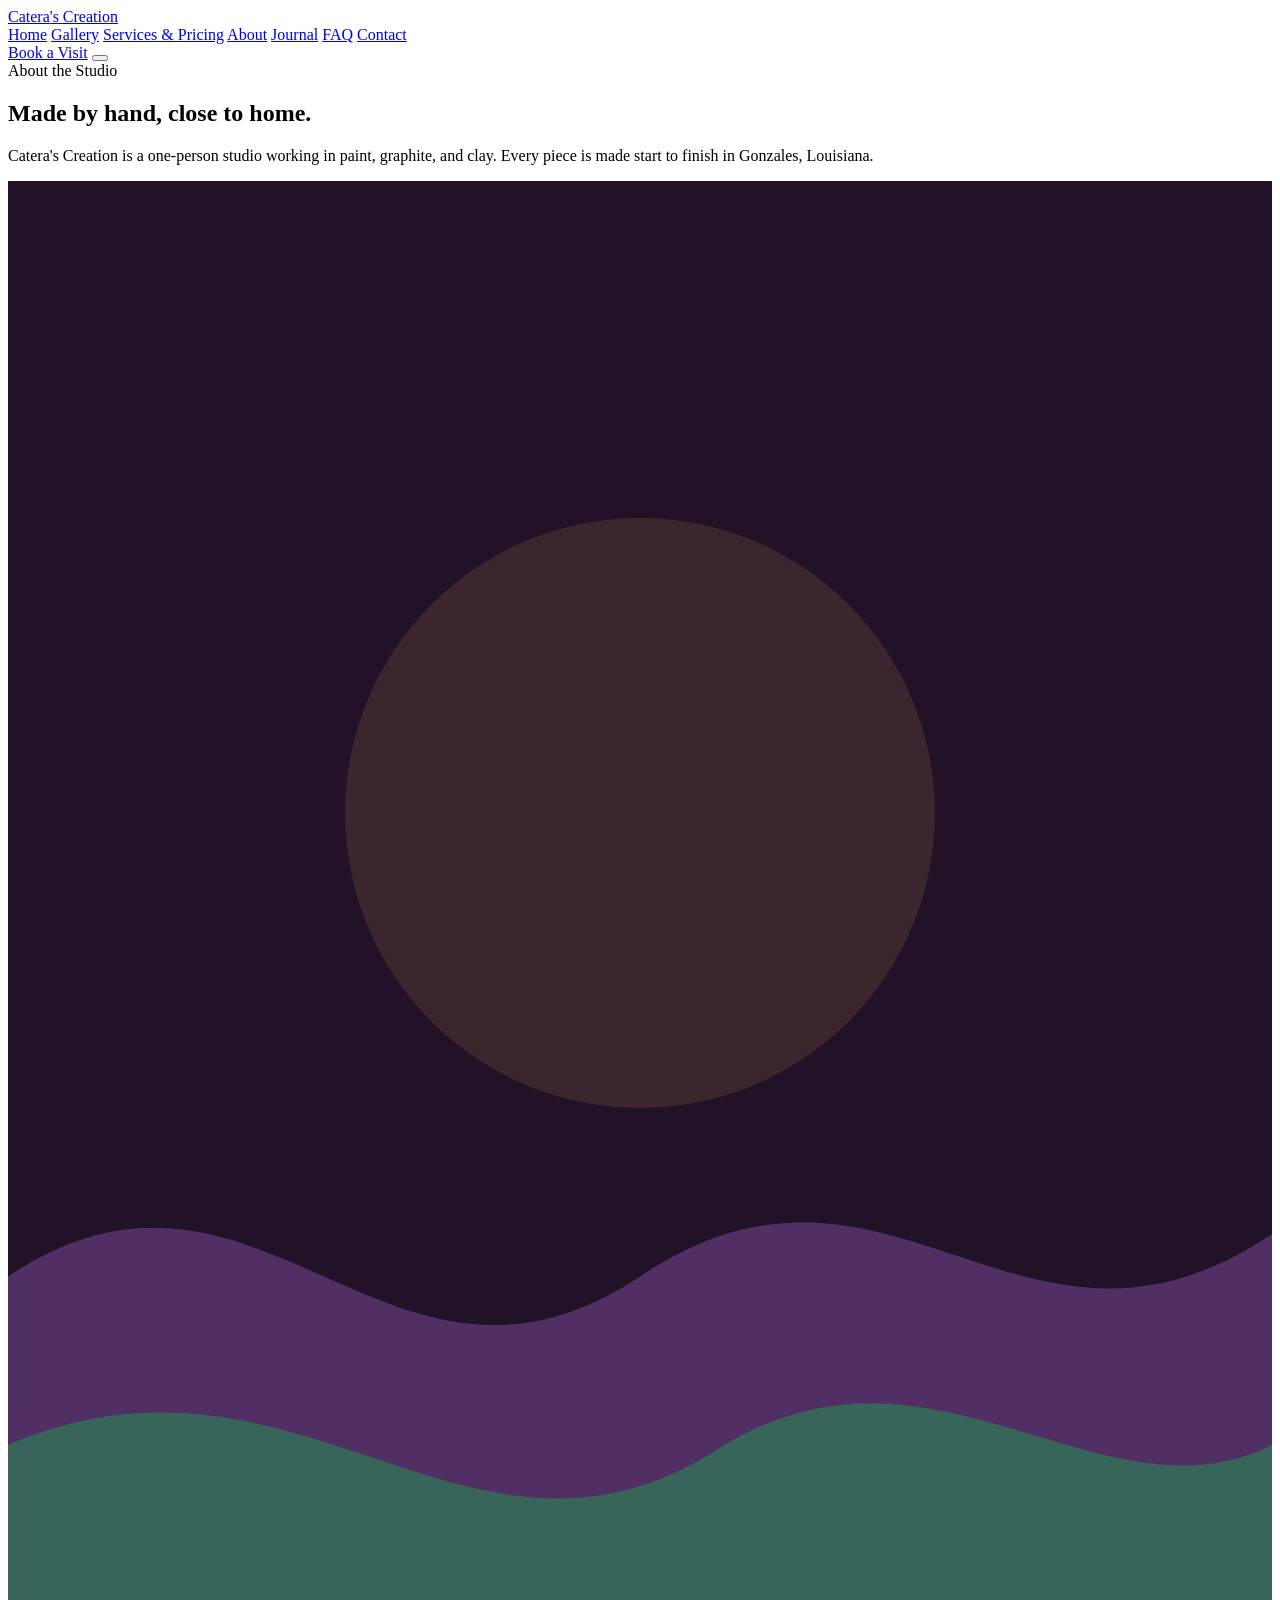
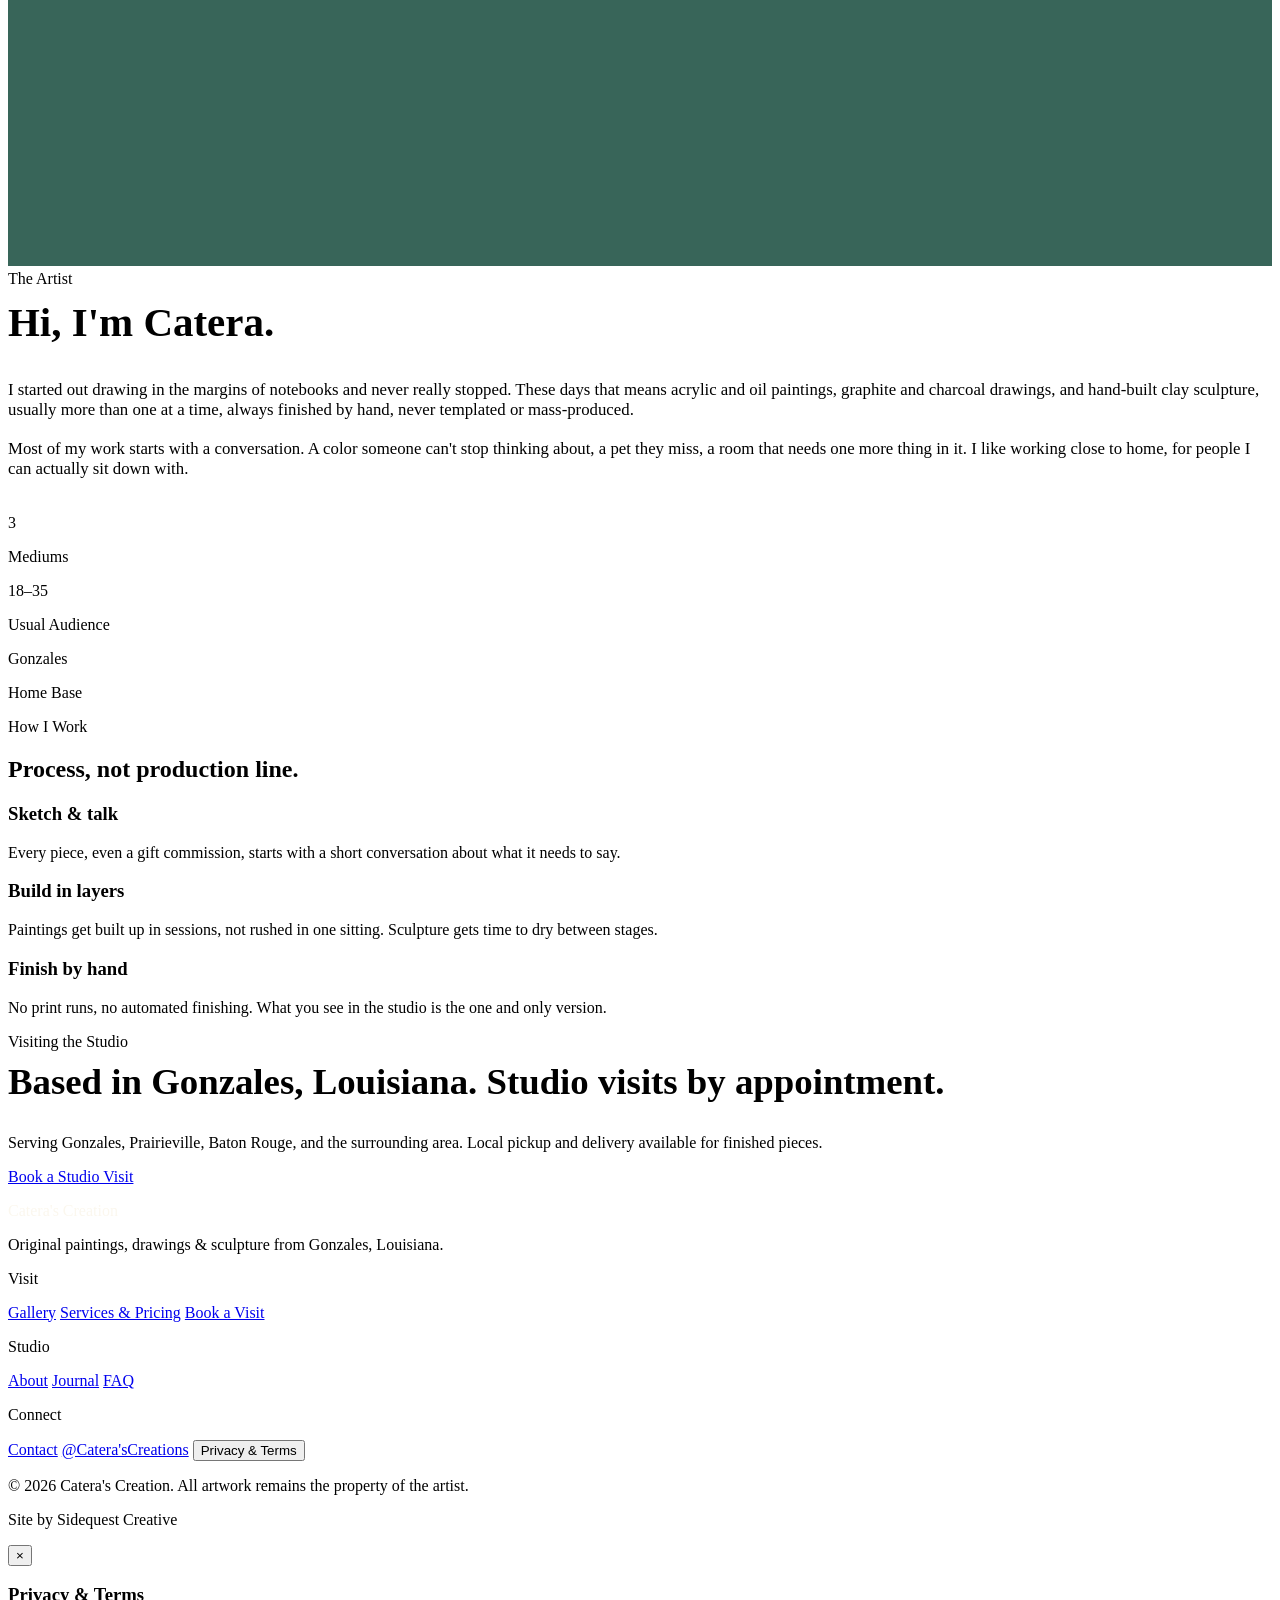
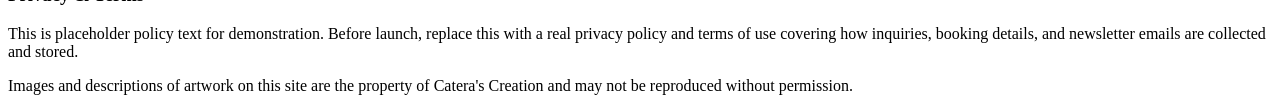
==== about.html @ 07aa20f4 "Create about.html" ====
<!DOCTYPE html>
<html lang="en">
<head>
<meta charset="UTF-8">
<meta name="viewport" content="width=device-width, initial-scale=1.0">
<title>About | Catera's Creation</title>
<meta name="description" content="Meet Catera, an independent painter, drawer, and sculptor working out of a home studio in Gonzales, Louisiana.">
<link rel="preconnect" href="https://fonts.googleapis.com">
<link rel="stylesheet" href="styles.css">
</head>
<body>

<header class="site-header" id="siteHeader">
  <div class="header-inner">
    <a href="index.html" class="wordmark">Catera<span class="wordmark-accent">'s</span> Creation</a>
    <nav class="site-nav" id="siteNav">
      <a href="index.html">Home</a>
      <a href="gallery.html">Gallery</a>
      <a href="services.html">Services &amp; Pricing</a>
      <a href="about.html">About</a>
      <a href="blog.html">Journal</a>
      <a href="faq.html">FAQ</a>
      <a href="contact.html">Contact</a>
    </nav>
    <a href="booking.html" class="btn btn-cta nav-cta">Book a Visit</a>
    <button class="nav-toggle" id="navToggle" aria-label="Open menu" aria-expanded="false">
      <span></span><span></span><span></span>
    </button>
  </div>
</header>

<main>

  <section class="page-hero on-dark">
    <div class="texture-veil"></div>
    <div class="container">
      <span class="eyebrow">About the Studio</span>
      <h1>Made by hand, close to home.</h1>
      <p class="page-hero-lede">Catera's Creation is a one-person studio working in paint, graphite, and clay. Every piece is made start to finish in Gonzales, Louisiana.</p>
    </div>
  </section>

  <section>
    <div class="container hero-grid">
      <div class="avatar-brush reveal">
        <svg viewBox="0 0 300 400" preserveAspectRatio="xMidYMid slice">
          <rect width="300" height="400" fill="#211228"/>
          <path d="M0,260 C60,220 90,300 150,260 C210,220 240,290 300,250 L300,400 L0,400 Z" fill="#5a3470" opacity="0.85"/>
          <path d="M0,300 C70,270 110,340 170,300 C220,270 260,320 300,300 L300,400 L0,400 Z" fill="#2e7d54" opacity="0.7"/>
          <circle cx="150" cy="150" r="70" fill="#c69a44" opacity="0.15"/>
        </svg>
      </div>
      <div>
        <span class="eyebrow">The Artist</span>
        <h2 style="margin-top:.6rem; font-size: clamp(1.9rem, 3.2vw, 2.6rem);">Hi, I'm Catera.</h2>
        <p style="margin-top: 1.2rem; color: var(--ink-600); font-size: 1.05rem;">I started out drawing in the margins of notebooks and never really stopped. These days that means acrylic and oil paintings, graphite and charcoal drawings, and hand-built clay sculpture, usually more than one at a time, always finished by hand, never templated or mass-produced.</p>
        <p style="margin-top: 1.2rem; color: var(--ink-600); font-size: 1.05rem;">Most of my work starts with a conversation. A color someone can't stop thinking about, a pet they miss, a room that needs one more thing in it. I like working close to home, for people I can actually sit down with.</p>
        <div class="stat-row" style="margin-top: 2.2rem;">
          <div><p class="stat-num">3</p><p class="stat-label">Mediums</p></div>
          <div><p class="stat-num">18–35</p><p class="stat-label">Usual Audience</p></div>
          <div><p class="stat-num">Gonzales</p><p class="stat-label">Home Base</p></div>
        </div>
      </div>
    </div>
  </section>

  <section class="bg-parchment">
    <div class="container">
      <div class="section-head reveal">
        <span class="eyebrow">How I Work</span>
        <h2>Process, not production line.</h2>
      </div>
      <div class="grid grid-3">
        <div class="card card-medium reveal">
          <h3>Sketch &amp; talk</h3>
          <p>Every piece, even a gift commission, starts with a short conversation about what it needs to say.</p>
        </div>
        <div class="card card-medium reveal">
          <h3>Build in layers</h3>
          <p>Paintings get built up in sessions, not rushed in one sitting. Sculpture gets time to dry between stages.</p>
        </div>
        <div class="card card-medium reveal">
          <h3>Finish by hand</h3>
          <p>No print runs, no automated finishing. What you see in the studio is the one and only version.</p>
        </div>
      </div>
    </div>
  </section>

  <section class="split-cta">
    <div class="container split-cta">
      <div class="reveal">
        <span class="eyebrow">Visiting the Studio</span>
        <h2 style="margin-top:.6rem; font-size: clamp(1.7rem, 3vw, 2.3rem);">Based in Gonzales, Louisiana. Studio visits by appointment.</h2>
        <p style="margin-top: 1rem; color: var(--ink-600);">Serving Gonzales, Prairieville, Baton Rouge, and the surrounding area. Local pickup and delivery available for finished pieces.</p>
      </div>
      <a href="booking.html" class="btn btn-primary reveal" style="justify-self:start;">Book a Studio Visit</a>
    </div>
  </section>

</main>

<footer class="site-footer">
  <div class="footer-inner">
    <div class="footer-brand">
      <p class="wordmark small" style="color:#fbf7ee;">Catera's Creation</p>
      <p class="footer-tagline">Original paintings, drawings &amp; sculpture from Gonzales, Louisiana.</p>
    </div>
    <div class="footer-links">
      <div>
        <p class="footer-heading">Visit</p>
        <a href="gallery.html">Gallery</a>
        <a href="services.html">Services &amp; Pricing</a>
        <a href="booking.html">Book a Visit</a>
      </div>
      <div>
        <p class="footer-heading">Studio</p>
        <a href="about.html">About</a>
        <a href="blog.html">Journal</a>
        <a href="faq.html">FAQ</a>
      </div>
      <div>
        <p class="footer-heading">Connect</p>
        <a href="contact.html">Contact</a>
        <a href="https://instagram.com" target="_blank" rel="noopener">@Catera'sCreations</a>
        <button class="link-btn" data-open-privacy>Privacy &amp; Terms</button>
      </div>
    </div>
  </div>
  <div class="footer-bottom">
    <p>© 2026 Catera's Creation. All artwork remains the property of the artist.</p>
    <p class="footer-credit">Site by Sidequest Creative</p>
  </div>
</footer>

<div class="modal" id="privacyModal" aria-hidden="true">
  <div class="modal-panel" role="dialog" aria-modal="true" aria-labelledby="privacyTitle">
    <button class="modal-close" data-close-privacy aria-label="Close">×</button>
    <h3 id="privacyTitle">Privacy &amp; Terms</h3>
    <p>This is placeholder policy text for demonstration. Before launch, replace this with a real privacy policy and terms of use covering how inquiries, booking details, and newsletter emails are collected and stored.</p>
    <p>Images and descriptions of artwork on this site are the property of Catera's Creation and may not be reproduced without permission.</p>
  </div>
</div>

<script src="script.js"></script>
</body>
</html>
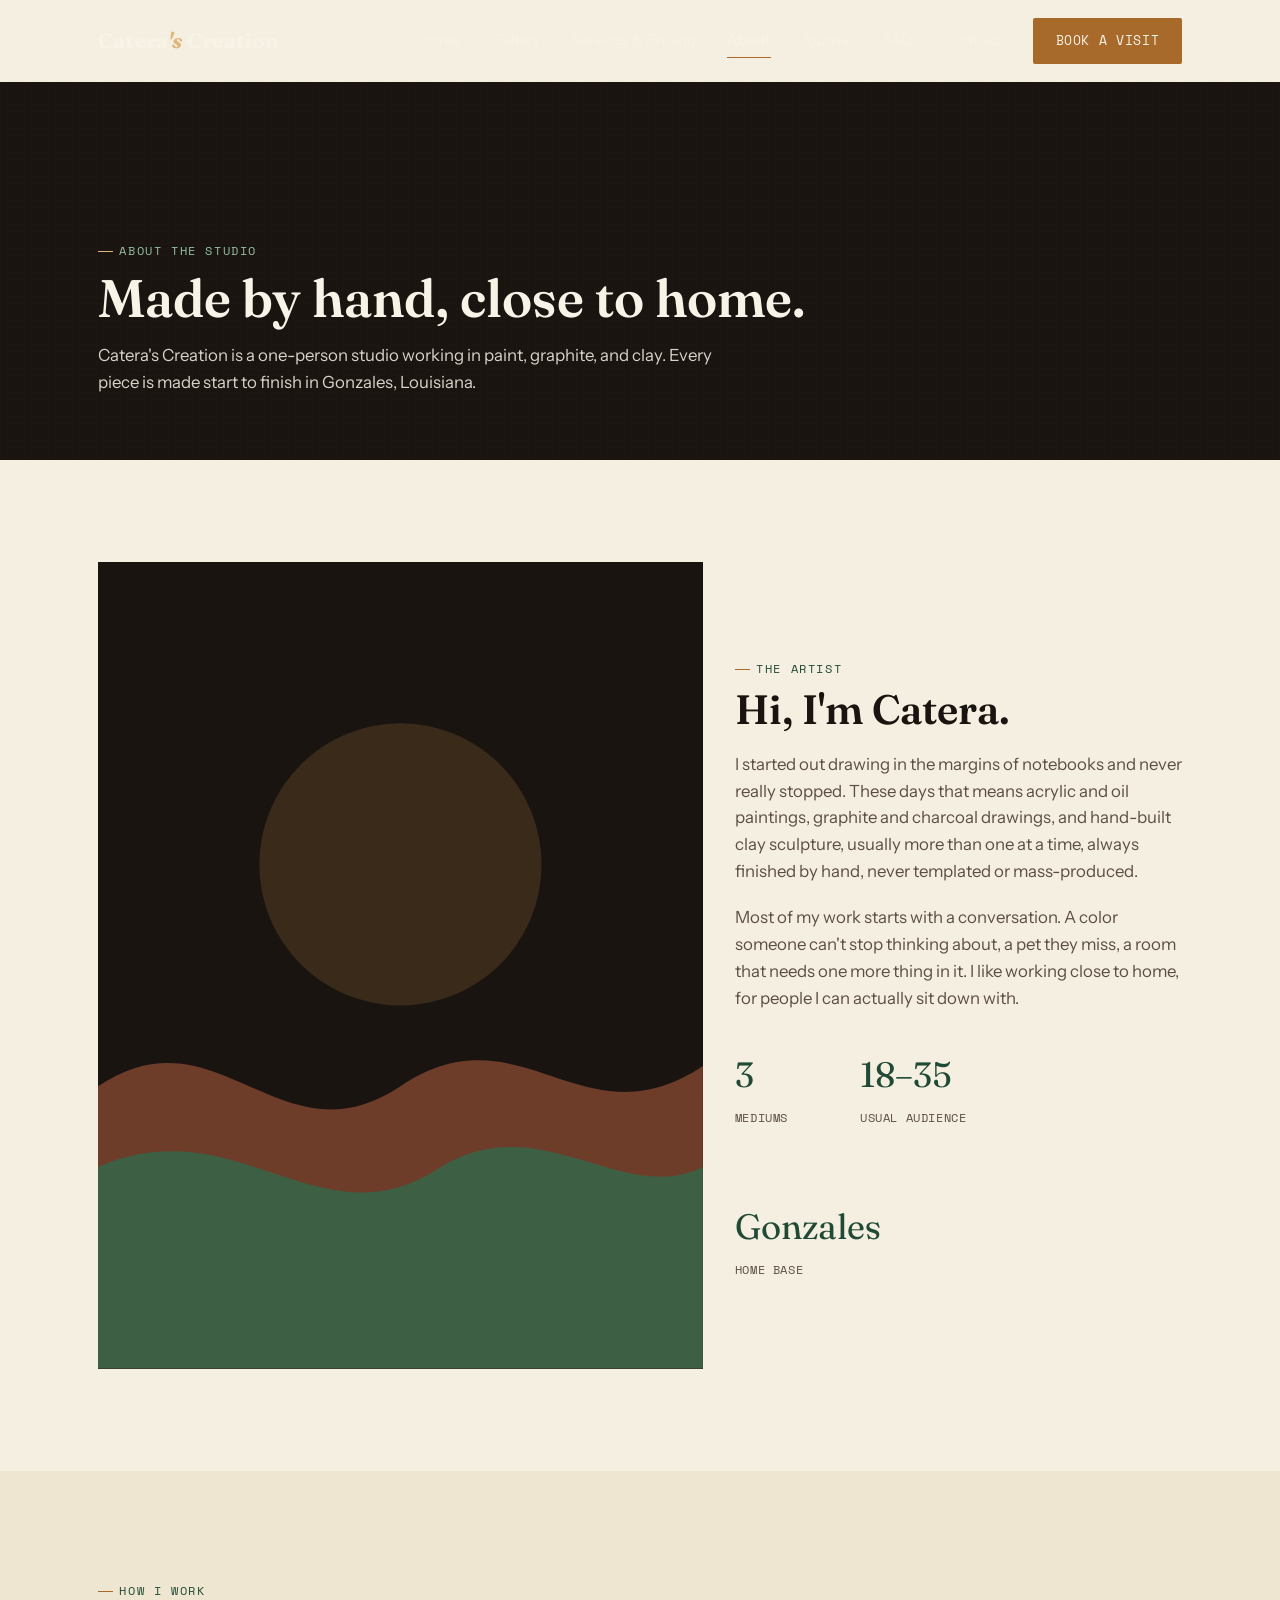
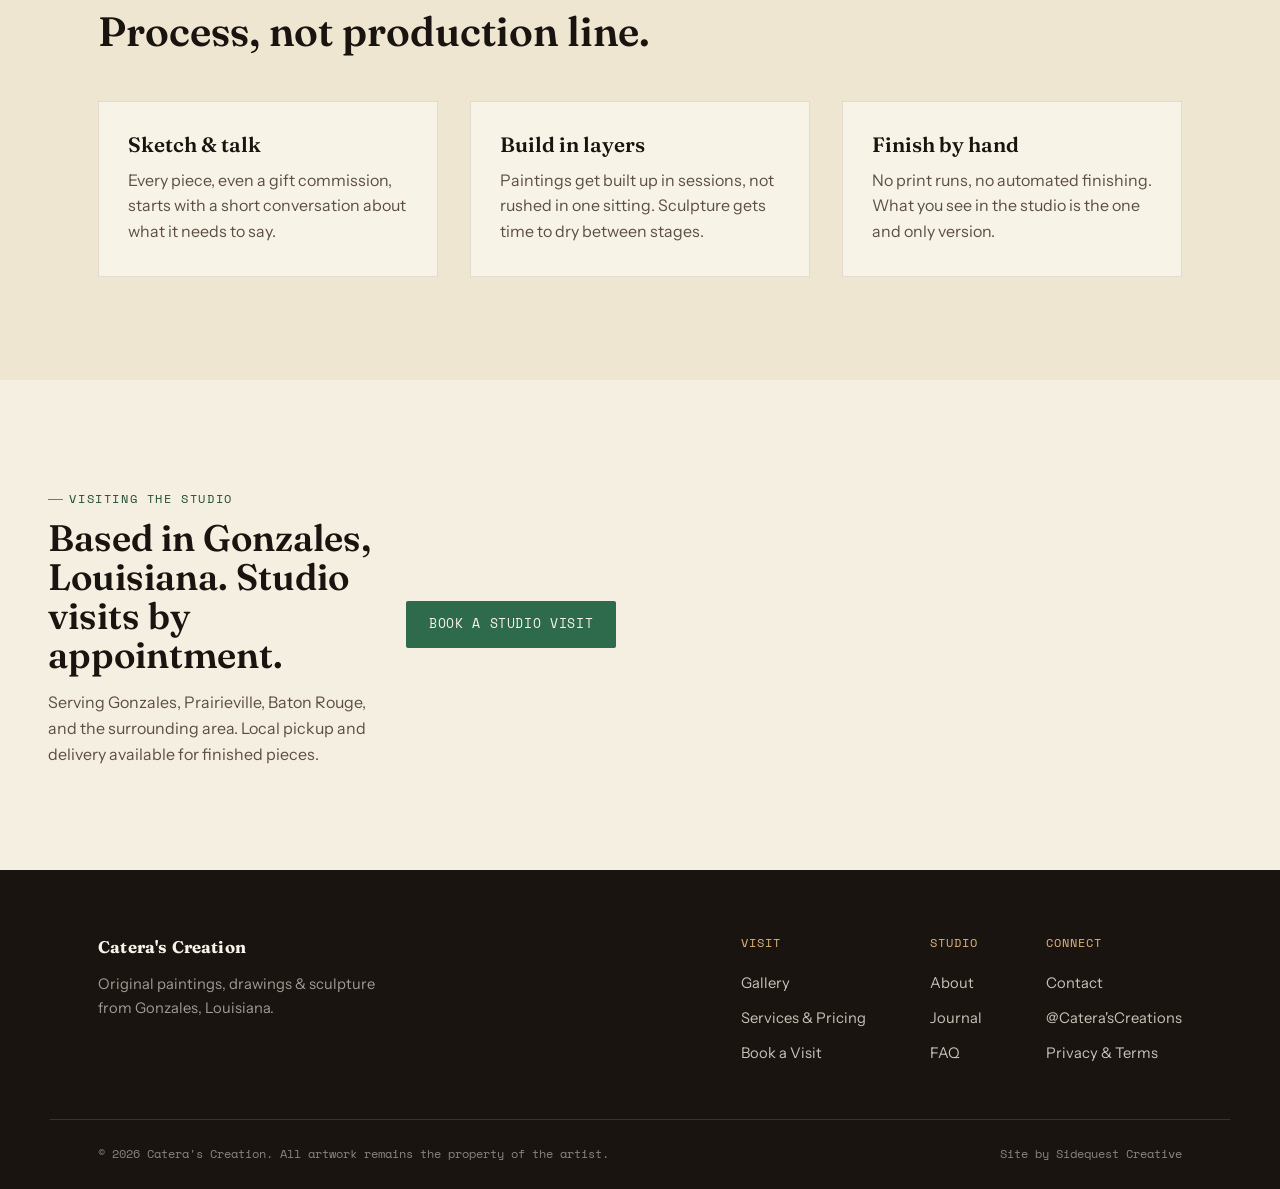
==== commit 15184822: "Change SVG colors and footer text color Updated SVG colors and footer text color for better contrast" ====
--- a/about.html
+++ b/about.html
@@ -44,10 +44,10 @@
     <div class="container hero-grid">
       <div class="avatar-brush reveal">
         <svg viewBox="0 0 300 400" preserveAspectRatio="xMidYMid slice">
-          <rect width="300" height="400" fill="#211228"/>
-          <path d="M0,260 C60,220 90,300 150,260 C210,220 240,290 300,250 L300,400 L0,400 Z" fill="#5a3470" opacity="0.85"/>
-          <path d="M0,300 C70,270 110,340 170,300 C220,270 260,320 300,300 L300,400 L0,400 Z" fill="#2e7d54" opacity="0.7"/>
-          <circle cx="150" cy="150" r="70" fill="#c69a44" opacity="0.15"/>
+          <rect width="300" height="400" fill="#1a1410"/>
+          <path d="M0,260 C60,220 90,300 150,260 C210,220 240,290 300,250 L300,400 L0,400 Z" fill="#7c4530" opacity="0.85"/>
+          <path d="M0,300 C70,270 110,340 170,300 C220,270 260,320 300,300 L300,400 L0,400 Z" fill="#2e6b4d" opacity="0.75"/>
+          <circle cx="150" cy="150" r="70" fill="#c98f47" opacity="0.18"/>
         </svg>
       </div>
       <div>
@@ -103,7 +103,7 @@
 <footer class="site-footer">
   <div class="footer-inner">
     <div class="footer-brand">
-      <p class="wordmark small" style="color:#fbf7ee;">Catera's Creation</p>
+      <p class="wordmark small" style="color:#f8f3e7;">Catera's Creation</p>
       <p class="footer-tagline">Original paintings, drawings &amp; sculpture from Gonzales, Louisiana.</p>
     </div>
     <div class="footer-links">
@@ -144,4 +144,4 @@
 
 <script src="script.js"></script>
 </body>
-</html>+</html>
--- a/styles.css
+++ b/styles.css
@@ -0,0 +1,427 @@
+/* ============================================================
+   Catera's Creation
+   Palette sampled directly from the studio's own paintings:
+     moss   — Green Room's foliage
+     ochre  — Ochre Field / Late Light's warm ground
+     clay   — Held Form / Late Light's shadow browns
+     linen  — Two Hands / Study No. 3's paper and canvas whites
+   Display: Fraunces / Body: Instrument Sans / Labels: Space Mono
+   ============================================================ */
+
+@import url('https://fonts.googleapis.com/css2?family=Fraunces:opsz,wght@9..144,400;9..144,500;9..144,600;9..144,700;9..144,900&family=Instrument+Sans:wght@400;500;600;700&family=Space+Mono:wght@400;700&display=swap');
+
+:root {
+  --ink-950: #1a1410;
+  --ink-800: #2b2018;
+  --ink-600: #5c4f42;
+  --moss-700: #204a35;
+  --moss-600: #2e6b4d;
+  --moss-300: #93bda3;
+  --ochre-600: #a86a2b;
+  --ochre-400: #c98f47;
+  --ochre-300: #e0b579;
+  --clay-600: #7c4530;
+  --linen-0: #f5efe1;
+  --linen-50: #efe6d2;
+  --linen-100: #e4d7b8;
+  --text-900: #241b14;
+  --paper-0: #f8f3e7;
+
+  --font-display: 'Fraunces', serif;
+  --font-body: 'Instrument Sans', sans-serif;
+  --font-mono: 'Space Mono', monospace;
+
+  --maxw: 1180px;
+  --gap: clamp(1.25rem, 2.5vw, 2.5rem);
+  --radius: 2px;
+
+  --ease: cubic-bezier(.65,0,.35,1);
+}
+
+*, *::before, *::after { box-sizing: border-box; }
+html { scroll-behavior: smooth; }
+@media (prefers-reduced-motion: reduce) {
+  html { scroll-behavior: auto; }
+  *, *::before, *::after { animation-duration: 0.001ms !important; animation-iteration-count: 1 !important; transition-duration: 0.001ms !important; }
+}
+body {
+  margin: 0;
+  background: var(--linen-0);
+  color: var(--text-900);
+  font-family: var(--font-body);
+  font-size: 16px;
+  line-height: 1.6;
+  -webkit-font-smoothing: antialiased;
+}
+img { max-width: 100%; display: block; }
+a { color: inherit; text-decoration: none; }
+ul { margin: 0; padding: 0; list-style: none; }
+button { font: inherit; cursor: pointer; }
+input, select, textarea { font: inherit; }
+h1, h2, h3, h4 { font-family: var(--font-display); font-weight: 600; line-height: 1.06; margin: 0; color: var(--ink-950); }
+p { margin: 0; }
+:focus-visible { outline: 2px solid var(--ochre-600); outline-offset: 3px; }
+
+.container { max-width: var(--maxw); margin: 0 auto; padding: 0 clamp(1.25rem, 4vw, 3rem); }
+
+.eyebrow {
+  font-family: var(--font-mono); font-size: .72rem; letter-spacing: .14em; text-transform: uppercase;
+  color: var(--moss-700); display: inline-flex; align-items: center; gap: .55em;
+}
+.eyebrow::before { content: ''; width: 1.3em; height: 1px; background: var(--ochre-600); display: inline-block; }
+.on-dark .eyebrow { color: var(--moss-300); }
+.on-dark .eyebrow::before { background: var(--ochre-300); }
+
+section { padding: clamp(3.5rem, 8vw, 6.5rem) 0; }
+.section-tight { padding: clamp(2.25rem, 5vw, 3.5rem) 0; }
+
+/* ---------- canvas-weave texture, not generic grain ----------
+   A real over-one/under-one weave pattern standing in for raw
+   linen canvas, used only where a painting or paint layer would
+   naturally show its ground. */
+.on-dark {
+  background-color: var(--ink-950);
+  color: var(--paper-0);
+  position: relative;
+}
+.on-dark h1, .on-dark h2, .on-dark h3, .on-dark h4 { color: var(--paper-0); }
+.texture-veil {
+  position: absolute; inset: 0; pointer-events: none; opacity: .1; mix-blend-mode: overlay;
+  background-image:
+    repeating-linear-gradient(90deg, rgba(245,239,225,.5) 0 1px, transparent 1px 6px),
+    repeating-linear-gradient(0deg, rgba(245,239,225,.5) 0 1px, transparent 1px 6px);
+}
+
+/* ---------- brush stroke signature ---------- */
+.brush { display: block; width: 100%; height: auto; overflow: visible; }
+.brush path {
+  fill: none; stroke-linecap: round; stroke-linejoin: round;
+  stroke-dasharray: 420; stroke-dashoffset: 420;
+  transition: stroke-dashoffset 1.2s var(--ease);
+}
+.in-view .brush path { stroke-dashoffset: 0; }
+.brush-underline { width: 7.5em; height: .6em; margin-top: .15em; }
+.brush-underline path { stroke: var(--ochre-600); stroke-width: 9; }
+.on-dark .brush-underline path { stroke: var(--ochre-300); }
+.brush-divider { max-width: 220px; height: 28px; margin: 0 auto; }
+.brush-divider path { stroke: var(--moss-600); stroke-width: 6; }
+
+/* ---------- reveal on scroll ---------- */
+.reveal { opacity: 0; transform: translateY(18px); transition: opacity .7s var(--ease), transform .7s var(--ease); }
+.reveal.in-view { opacity: 1; transform: none; }
+
+/* ---------- buttons ---------- */
+.btn {
+  display: inline-flex; align-items: center; justify-content: center; gap: .5em;
+  font-family: var(--font-mono); font-size: .8rem; letter-spacing: .05em; text-transform: uppercase;
+  padding: .95em 1.7em; border-radius: var(--radius); border: 1px solid transparent;
+  transition: transform .25s var(--ease), background-color .25s var(--ease), color .25s var(--ease), border-color .25s var(--ease);
+  white-space: nowrap;
+}
+.btn:hover { transform: translateY(-2px); }
+.btn-primary { background: var(--moss-600); color: var(--paper-0); }
+.btn-primary:hover { background: var(--moss-700); }
+.btn-outline { border-color: currentColor; color: var(--paper-0); }
+.btn-outline:hover { background: rgba(248,243,231,.1); }
+.btn-outline.dark { color: var(--ink-950); }
+.btn-outline.dark:hover { background: rgba(26,20,16,.06); }
+.btn-cta { background: var(--ochre-600); color: var(--paper-0); }
+.btn-cta:hover { background: var(--ochre-400); }
+.btn-ghost { color: var(--moss-700); border-bottom: 1px solid var(--ochre-600); border-radius: 0; padding: .2em 0; }
+.btn-block { width: 100%; }
+.btn[disabled] { opacity: .55; cursor: not-allowed; transform: none; }
+
+/* ---------- header ---------- */
+.site-header {
+  position: sticky; top: 0; z-index: 40;
+  background: rgba(26,20,16,0);
+  transition: background-color .35s var(--ease), box-shadow .35s var(--ease);
+}
+.site-header.solid { background: var(--ink-950); box-shadow: 0 6px 24px rgba(0,0,0,.2); }
+.header-inner {
+  max-width: var(--maxw); margin: 0 auto; padding: 1.1rem clamp(1.25rem, 4vw, 3rem);
+  display: flex; align-items: center; gap: 1.5rem;
+}
+.wordmark { font-family: var(--font-display); font-weight: 700; font-size: 1.3rem; color: var(--paper-0); letter-spacing: .01em; }
+.wordmark-accent { color: var(--ochre-300); font-style: italic; }
+.wordmark.small { font-size: 1.05rem; }
+.site-nav { display: flex; gap: 1.9rem; margin-left: auto; font-size: .93rem; }
+.site-nav a { color: rgba(248,243,231,.82); padding: .3rem 0; border-bottom: 1px solid transparent; transition: color .2s, border-color .2s; }
+.site-nav a:hover, .site-nav a[aria-current="page"] { color: var(--paper-0); border-color: var(--ochre-600); }
+.nav-cta { margin-left: .5rem; }
+.nav-toggle { display: none; margin-left: auto; background: none; border: none; width: 34px; height: 26px; position: relative; padding: 0; }
+.nav-toggle span { position: absolute; left: 0; right: 0; height: 2px; background: var(--paper-0); border-radius: 2px; transition: transform .3s var(--ease), opacity .3s var(--ease); }
+.nav-toggle span:nth-child(1) { top: 2px; }
+.nav-toggle span:nth-child(2) { top: 12px; }
+.nav-toggle span:nth-child(3) { top: 22px; }
+.nav-toggle[aria-expanded="true"] span:nth-child(1) { transform: translateY(10px) rotate(45deg); }
+.nav-toggle[aria-expanded="true"] span:nth-child(2) { opacity: 0; }
+.nav-toggle[aria-expanded="true"] span:nth-child(3) { transform: translateY(-10px) rotate(-45deg); }
+
+@media (max-width: 880px) {
+  .site-nav {
+    position: fixed; inset: 0 0 0 auto; width: min(78vw, 340px); height: 100vh;
+    background: var(--ink-950); flex-direction: column; justify-content: center; gap: 1.6rem;
+    padding: 2rem; transform: translateX(100%); transition: transform .4s var(--ease);
+  }
+  .site-nav.open { transform: translateX(0); }
+  .site-nav a { font-size: 1.15rem; }
+  .nav-cta { display: none; }
+  .nav-toggle { display: block; }
+}
+
+/* ---------- hero ---------- */
+.hero { padding-top: clamp(4.5rem, 12vw, 8rem); padding-bottom: clamp(4rem, 10vw, 7rem); }
+.hero-grid { display: grid; grid-template-columns: 1.15fr .85fr; gap: var(--gap); align-items: center; }
+.hero h1 { font-size: clamp(2.6rem, 5.4vw, 4.4rem); font-weight: 600; }
+.hero h1 em { font-style: italic; font-weight: 400; color: var(--ochre-300); }
+.hero-lede { margin-top: 1.4rem; max-width: 42ch; font-size: 1.12rem; color: rgba(248,243,231,.85); }
+.hero-actions { display: flex; flex-wrap: wrap; gap: 1rem; margin-top: 2.2rem; }
+.hero-meta { display: flex; gap: 2rem; margin-top: 3rem; font-family: var(--font-mono); font-size: .78rem; color: rgba(248,243,231,.65); }
+
+/* Framed painting standing in the hero, not an abstract gradient —
+   an artist's site should open on real work. */
+.hero-visual {
+  position: relative; aspect-ratio: 4/5;
+  border: 1px solid var(--ochre-400);
+  outline: 7px solid var(--ink-950);
+  outline-offset: -1px;
+  box-shadow: 0 24px 50px rgba(0,0,0,.35);
+}
+.hero-visual img { width: 100%; height: 100%; object-fit: cover; }
+.hero-visual .hero-visual-tag {
+  position: absolute; left: 14px; bottom: 14px; right: 14px;
+  display: flex; justify-content: space-between; align-items: baseline;
+  font-family: var(--font-mono); font-size: .66rem; text-transform: uppercase; letter-spacing: .08em;
+  color: var(--paper-0); text-shadow: 0 1px 4px rgba(0,0,0,.6);
+}
+.hero-visual .hero-visual-tag strong { font-family: var(--font-display); font-style: italic; font-size: 1rem; text-transform: none; letter-spacing: 0; font-weight: 600; }
+
+.page-hero { padding: clamp(6.5rem, 14vw, 9.5rem) 0 clamp(3rem, 6vw, 4rem); }
+.page-hero h1 { font-size: clamp(2.2rem, 4.4vw, 3.3rem); margin-top: .6rem; }
+.page-hero-lede { margin-top: 1rem; max-width: 56ch; font-size: 1.05rem; color: rgba(248,243,231,.85); }
+
+@media (max-width: 880px) {
+  .hero-grid { grid-template-columns: 1fr; }
+  .hero-visual { order: -1; aspect-ratio: 16/10; }
+}
+
+/* ---------- art tiles ---------- */
+.art-tile { position: relative; aspect-ratio: 4/5; overflow: hidden; border: 1px solid rgba(26,20,16,.08); background: var(--ink-800); }
+.art-tile .art-paint { position: absolute; inset: 0; }
+.art-1 .art-paint { background: radial-gradient(120% 90% at 20% 20%, var(--moss-700), var(--ink-950) 70%); }
+.art-2 .art-paint { background: conic-gradient(from 120deg at 50% 40%, var(--moss-600), var(--ink-800), var(--ochre-600), var(--moss-600)); }
+.art-3 .art-paint { background: linear-gradient(155deg, var(--clay-600), var(--ink-800) 55%, var(--moss-600)); }
+.art-4 .art-paint { background: radial-gradient(100% 80% at 80% 30%, var(--moss-300), var(--ink-950) 65%); }
+.art-5 .art-paint { background: linear-gradient(20deg, var(--ochre-600), var(--clay-600) 60%, var(--ink-950)); }
+.art-6 .art-paint { background: radial-gradient(90% 110% at 30% 80%, var(--moss-600), var(--ink-800) 60%); }
+.art-7 .art-paint { background: conic-gradient(from 250deg at 40% 60%, var(--ink-950), var(--clay-600), var(--ochre-300), var(--ink-950)); }
+.art-8 .art-paint { background: linear-gradient(200deg, var(--ink-800), var(--moss-600) 45%, var(--ochre-600)); }
+.art-9 .art-paint { background: radial-gradient(110% 90% at 70% 75%, var(--clay-600), var(--ink-950) 70%); }
+.art-tile .art-paint::after {
+  content: ''; position: absolute; inset: 0; opacity: .1; mix-blend-mode: overlay;
+  background-image:
+    repeating-linear-gradient(90deg, rgba(245,239,225,.6) 0 1px, transparent 1px 7px),
+    repeating-linear-gradient(0deg, rgba(245,239,225,.6) 0 1px, transparent 1px 7px);
+}
+.art-tag {
+  position: absolute; left: 0; right: 0; bottom: 0; padding: .8rem .9rem;
+  background: linear-gradient(0deg, rgba(0,0,0,.6), transparent);
+  color: var(--paper-0); opacity: 0; transform: translateY(6px); z-index: 2;
+  transition: opacity .25s var(--ease), transform .25s var(--ease);
+}
+.art-tile:hover .art-tag, .art-tile:focus-within .art-tag { opacity: 1; transform: none; }
+.art-tag .art-title { font-family: var(--font-display); font-style: italic; font-size: 1.02rem; }
+.art-tag .art-meta { font-family: var(--font-mono); font-size: .68rem; letter-spacing: .04em; opacity: .85; margin-top: .2rem; }
+.art-tile-btn { position: absolute; inset: 0; width: 100%; height: 100%; background: none; border: none; padding: 0; }
+.art-photo { position: absolute; inset: 0; z-index: 1; width: 100%; height: 100%; object-fit: cover; }
+
+/* gallery-wall placards, a real museum convention rather than
+   decoration — a brass pin stands in for the mounting hardware */
+.placard { margin-top: .7rem; position: relative; padding-left: .05rem; }
+.placard::before {
+  content: ''; position: absolute; left: 0; top: -.35rem; width: 6px; height: 6px; border-radius: 50%;
+  background: var(--ochre-600); box-shadow: 0 1px 2px rgba(0,0,0,.3);
+}
+.placard { padding-left: 1rem; }
+.placard .art-title { font-family: var(--font-display); font-style: italic; font-size: 1.05rem; color: var(--ink-950); }
+.placard .art-meta { font-family: var(--font-mono); font-size: .74rem; color: var(--ink-600); margin-top: .15rem; display: flex; justify-content: space-between; gap: .5rem; }
+
+/* ---------- grids & cards ---------- */
+.grid { display: grid; gap: var(--gap); }
+.grid-3 { grid-template-columns: repeat(3, 1fr); }
+.grid-4 { grid-template-columns: repeat(4, 1fr); }
+.grid-2 { grid-template-columns: repeat(2, 1fr); }
+@media (max-width: 980px) { .grid-4 { grid-template-columns: repeat(2, 1fr); } .grid-3 { grid-template-columns: repeat(2, 1fr); } }
+@media (max-width: 640px) { .grid-3, .grid-4, .grid-2 { grid-template-columns: 1fr; } }
+
+.section-head { max-width: 60ch; margin-bottom: clamp(2rem, 4vw, 3rem); }
+.section-head h2 { font-size: clamp(1.9rem, 3.2vw, 2.6rem); margin-top: .6rem; }
+.section-head-row { display: flex; justify-content: space-between; align-items: flex-end; gap: 1.5rem; flex-wrap: wrap; }
+
+.card { background: var(--paper-0); border: 1px solid rgba(26,20,16,.1); padding: 2rem 1.8rem; }
+.card-medium .icon { width: 2.4rem; height: 2.4rem; color: var(--moss-600); margin-bottom: 1.1rem; }
+.card-medium h3 { font-size: 1.3rem; }
+.card-medium p { margin-top: .7rem; color: var(--ink-600); }
+.card-medium .btn-ghost { margin-top: 1.2rem; display: inline-block; }
+
+.price-card { background: var(--ink-950); color: var(--paper-0); padding: 2.4rem 2rem; position: relative; }
+.price-card .eyebrow { margin-bottom: .8rem; }
+.price-card h3 { color: var(--paper-0); font-size: 1.6rem; }
+.price-card .price-list { margin-top: 1.4rem; border-top: 1px solid rgba(248,243,231,.15); }
+.price-row { display: flex; justify-content: space-between; padding: .85rem 0; border-bottom: 1px solid rgba(248,243,231,.15); font-size: .95rem; }
+.price-row .amount { font-family: var(--font-mono); color: var(--ochre-300); }
+.price-note { margin-top: 1.4rem; font-size: .85rem; color: rgba(248,243,231,.65); }
+
+.process-list { counter-reset: step; margin-top: 1rem; }
+.process-item { display: flex; gap: 1.3rem; padding: 1.5rem 0; border-top: 1px solid rgba(26,20,16,.12); }
+.process-item:last-child { border-bottom: 1px solid rgba(26,20,16,.12); }
+.process-num { font-family: var(--font-mono); color: var(--ochre-600); font-size: 1rem; min-width: 2.4rem; }
+.process-item h4 { font-size: 1.1rem; }
+.process-item p { margin-top: .4rem; color: var(--ink-600); }
+
+/* testimonials, styled as a wall didactic rather than a rounded
+   review carousel — quiet, no card chrome, just type and a rule */
+.testimonial-wrap { position: relative; max-width: 760px; margin: 0 auto; text-align: center; }
+.testimonial-slide { display: none; }
+.testimonial-slide.active { display: block; }
+.testimonial-slide blockquote { font-family: var(--font-display); font-style: italic; font-size: clamp(1.3rem, 2.6vw, 1.7rem); line-height: 1.4; margin: 0; }
+.testimonial-slide cite { display: block; margin-top: 1.3rem; font-family: var(--font-mono); font-size: .8rem; font-style: normal; color: var(--ochre-300); }
+.testimonial-dots { display: flex; justify-content: center; gap: .6rem; margin-top: 2rem; }
+.testimonial-dots button { width: 8px; height: 8px; border-radius: 50%; border: none; background: rgba(248,243,231,.3); padding: 0; }
+.testimonial-dots button.active { background: var(--ochre-400); }
+
+/* faq accordion */
+.accordion-item { border-top: 1px solid rgba(26,20,16,.14); }
+.accordion-item:last-child { border-bottom: 1px solid rgba(26,20,16,.14); }
+.accordion-trigger { width: 100%; display: flex; justify-content: space-between; align-items: center; gap: 1rem; background: none; border: none; text-align: left; padding: 1.4rem 0; font-family: var(--font-display); font-size: 1.15rem; color: var(--ink-950); }
+.accordion-trigger .plus { font-family: var(--font-mono); font-size: 1.3rem; color: var(--moss-600); transition: transform .3s var(--ease); flex-shrink: 0; }
+.accordion-item[aria-expanded="true"] .plus { transform: rotate(45deg); }
+.accordion-panel { max-height: 0; overflow: hidden; transition: max-height .35s var(--ease); }
+.accordion-panel p { padding: 0 0 1.5rem; max-width: 62ch; color: var(--ink-600); }
+
+/* forms */
+.form-grid { display: grid; gap: 1.3rem; }
+.form-row-2 { display: grid; grid-template-columns: 1fr 1fr; gap: 1.3rem; }
+@media (max-width: 640px) { .form-row-2 { grid-template-columns: 1fr; } }
+.field label { display: block; font-family: var(--font-mono); font-size: .72rem; letter-spacing: .06em; text-transform: uppercase; color: var(--ink-600); margin-bottom: .5rem; }
+.on-dark .field label { color: rgba(248,243,231,.65); }
+.field input, .field select, .field textarea { width: 100%; background: var(--paper-0); border: 1px solid rgba(26,20,16,.22); padding: .85em 1em; color: var(--text-900); border-radius: var(--radius); transition: border-color .2s; }
+.on-dark .field input, .on-dark .field select, .on-dark .field textarea { background: rgba(248,243,231,.06); border-color: rgba(248,243,231,.25); color: var(--paper-0); }
+.field input:focus, .field select:focus, .field textarea:focus { border-color: var(--moss-600); }
+.field textarea { min-height: 130px; resize: vertical; }
+.field-error { display: none; font-family: var(--font-mono); font-size: .72rem; color: #b5453c; margin-top: .4rem; }
+.field.invalid input, .field.invalid select, .field.invalid textarea { border-color: #b5453c; }
+.field.invalid .field-error { display: block; }
+.form-note { font-size: .85rem; color: var(--ink-600); margin-top: .3rem; }
+.on-dark .form-note { color: rgba(248,243,231,.6); }
+.form-status { margin-top: 1.4rem; font-family: var(--font-mono); font-size: .85rem; padding: 1rem 1.2rem; display: none; }
+.form-status.success { display: block; background: rgba(46,107,77,.14); border: 1px solid var(--moss-600); color: var(--moss-700); }
+.on-dark .form-status.success { color: var(--moss-300); }
+
+/* newsletter band, framed as the studio guestbook rather than a
+   generic email-capture strip */
+.newsletter-band { background: var(--moss-700); color: var(--paper-0); }
+.newsletter-inner { display: flex; align-items: center; justify-content: space-between; gap: 2rem; flex-wrap: wrap; }
+.newsletter-inner h3 { color: var(--paper-0); font-size: 1.6rem; max-width: 26ch; font-style: italic; font-weight: 500; }
+.newsletter-form { display: flex; gap: .8rem; flex-wrap: wrap; }
+.newsletter-form input { min-width: 240px; padding: .9em 1.1em; border: 1px solid rgba(248,243,231,.4); background: rgba(248,243,231,.08); color: var(--paper-0); border-radius: var(--radius); }
+.newsletter-form input::placeholder { color: rgba(248,243,231,.65); }
+
+/* social strip */
+.social-tile { aspect-ratio: 1; position: relative; overflow: hidden; }
+.social-tile .art-paint::before { content: '↗'; position: absolute; top: .6rem; right: .7rem; color: rgba(248,243,231,.85); font-family: var(--font-mono); }
+
+/* lightbox modal */
+.lightbox, .modal { position: fixed; inset: 0; z-index: 90; display: none; align-items: center; justify-content: center; background: rgba(16,10,7,.84); padding: 1.5rem; }
+.lightbox.open, .modal.open { display: flex; }
+.lightbox-panel { max-width: 640px; width: 100%; background: var(--paper-0); position: relative; }
+.lightbox-art { aspect-ratio: 4/5; position: relative; }
+.lightbox-body { padding: 1.6rem 1.8rem 1.9rem; }
+.lightbox-body .art-title { font-size: 1.4rem; }
+.lightbox-body .art-meta { margin-top: .3rem; }
+.lightbox-body p { margin-top: 1rem; color: var(--ink-600); }
+.lightbox-actions { margin-top: 1.3rem; }
+.modal-panel { max-width: 480px; width: 100%; background: var(--paper-0); padding: 2.2rem; max-height: 82vh; overflow-y: auto; position: relative; }
+.modal-panel h3 { margin-bottom: 1rem; }
+.modal-panel p { color: var(--ink-600); margin-bottom: .9rem; }
+.modal-close, .lightbox-close { position: absolute; top: .8rem; right: .9rem; width: 2.2rem; height: 2.2rem; border: none; background: none; font-size: 1.5rem; line-height: 1; color: var(--ink-600); }
+
+/* gallery filter, restyled as small paint swatches instead of
+   generic pill buttons — each medium gets its own dab of color */
+.filter-row { display: flex; gap: .7rem; flex-wrap: wrap; margin-bottom: 2.2rem; }
+.filter-btn {
+  font-family: var(--font-mono); font-size: .78rem; letter-spacing: .04em; text-transform: uppercase;
+  display: inline-flex; align-items: center; gap: .55em;
+  padding: .55em 1.05em; border: 1px solid rgba(26,20,16,.25); background: none; color: var(--text-900);
+  transition: background-color .2s, color .2s, border-color .2s;
+}
+.filter-btn::before { content: ''; width: 9px; height: 9px; border-radius: 50%; background: var(--ink-600); flex-shrink: 0; }
+.filter-btn[data-filter="painting"]::before { background: var(--ochre-600); }
+.filter-btn[data-filter="drawing"]::before { background: var(--ink-600); }
+.filter-btn[data-filter="sculpture"]::before { background: var(--moss-600); }
+.filter-btn.active, .filter-btn:hover { background: var(--ink-950); color: var(--paper-0); border-color: var(--ink-950); }
+.filter-btn.active::before, .filter-btn:hover::before { background: var(--ochre-300); }
+.gallery-item { transition: opacity .25s var(--ease), transform .25s var(--ease); }
+.gallery-item.hidden { display: none; }
+
+/* about page */
+.avatar-brush { aspect-ratio: 3/4; position: relative; overflow: hidden; background: var(--ink-950); }
+.avatar-brush svg { position: absolute; inset: 0; width: 100%; height: 100%; }
+.stat-row { display: flex; gap: clamp(2rem, 6vw, 4.5rem); flex-wrap: wrap; }
+.stat-row .stat-num { font-family: var(--font-display); font-size: 2.2rem; color: var(--moss-700); }
+.stat-row .stat-label { font-family: var(--font-mono); font-size: .75rem; text-transform: uppercase; letter-spacing: .05em; color: var(--ink-600); margin-top: .3rem; }
+
+/* blog */
+.post-card .post-date { font-family: var(--font-mono); font-size: .74rem; color: var(--moss-700); letter-spacing: .04em; }
+.post-card h3 { margin-top: .6rem; font-size: 1.35rem; }
+.post-card p { margin-top: .7rem; color: var(--ink-600); }
+
+/* faq page contact cta */
+.split-cta { display: grid; grid-template-columns: 1.3fr 1fr; gap: var(--gap); align-items: center; }
+@media (max-width: 880px) { .split-cta { grid-template-columns: 1fr; } }
+
+/* footer */
+.site-footer { background: var(--ink-950); color: rgba(248,243,231,.85); padding: 4rem 0 0; }
+.footer-inner { max-width: var(--maxw); margin: 0 auto; padding-left: clamp(1.25rem, 4vw, 3rem); padding-right: clamp(1.25rem, 4vw, 3rem); display: flex; justify-content: space-between; gap: 3rem; flex-wrap: wrap; padding-bottom: 3rem; border-bottom: 1px solid rgba(248,243,231,.14); }
+.footer-tagline { margin-top: .8rem; max-width: 30ch; color: rgba(248,243,231,.6); font-size: .92rem; }
+.footer-links { display: flex; gap: clamp(2rem, 5vw, 4.5rem); flex-wrap: wrap; }
+.footer-heading { font-family: var(--font-mono); font-size: .72rem; letter-spacing: .08em; text-transform: uppercase; color: var(--ochre-300); margin-bottom: .9rem; }
+.footer-links a, .link-btn { display: block; padding: .35rem 0; color: rgba(248,243,231,.78); background: none; border: none; text-align: left; font-size: .92rem; }
+.footer-links a:hover, .link-btn:hover { color: var(--paper-0); }
+.footer-bottom { display: flex; justify-content: space-between; gap: 1rem; flex-wrap: wrap; padding: 1.6rem 0; font-family: var(--font-mono); font-size: .72rem; color: rgba(248,243,231,.5); max-width: var(--maxw); margin: 0 auto; padding-left: clamp(1.25rem, 4vw, 3rem); padding-right: clamp(1.25rem, 4vw, 3rem); }
+
+/* misc */
+.divider-space { height: clamp(2rem, 5vw, 3.5rem); }
+.text-center { text-align: center; }
+.mx-auto { margin-left: auto; margin-right: auto; }
+.bg-parchment { background: var(--linen-50); }
+.small-caps-note { font-family: var(--font-mono); font-size: .78rem; color: var(--ink-600); }
+
+/* gallery atmosphere */
+.gallery-showcase { position: relative; background: var(--linen-50); overflow: hidden; }
+.gallery-showcase::before {
+  content: ''; position: absolute; inset: 0; pointer-events: none; opacity: .5;
+  background-image:
+    repeating-linear-gradient(90deg, rgba(26,20,16,.05) 0 1px, transparent 1px 8px),
+    repeating-linear-gradient(0deg, rgba(26,20,16,.05) 0 1px, transparent 1px 8px);
+}
+.gallery-showcase > .container { position: relative; }
+.gallery-showcase .section-head-row { align-items: flex-end; }
+.gallery-showcase .section-head { margin-bottom: 0; }
+.gallery-grid { margin-top: 2.5rem; }
+.gallery-item { min-width: 0; }
+.gallery-item .art-tile { box-shadow: 0 10px 24px rgba(26,20,16,.14); transition: transform .35s var(--ease), box-shadow .35s var(--ease); }
+.gallery-item:hover .art-tile { transform: translateY(-5px) rotate(-.35deg); box-shadow: 0 16px 30px rgba(26,20,16,.22); }
+.gallery-item .placard { padding-top: .35rem; padding-bottom: 1rem; border-bottom: 1px solid rgba(26,20,16,.16); }
+.gallery-item .placard .art-title { font-size: 1.18rem; }
+.gallery-item .placard .art-meta { font-size: .68rem; }
+.art-description { margin-top: .65rem; color: var(--ink-600); font-size: .86rem; line-height: 1.5; max-width: 34ch; }
+.gallery-cta h2 { margin-top: .7rem; font-size: clamp(1.9rem, 3.4vw, 2.7rem); }
+.gallery-cta p { max-width: 48ch; margin: 1rem auto 0; color: var(--ink-600); }
+.gallery-cta .btn { margin-top: 2rem; }
+
+@media (max-width: 640px) {
+  .gallery-showcase .section-head-row { align-items: flex-start; }
+  .gallery-showcase .filter-row { margin-top: .5rem; }
+}
